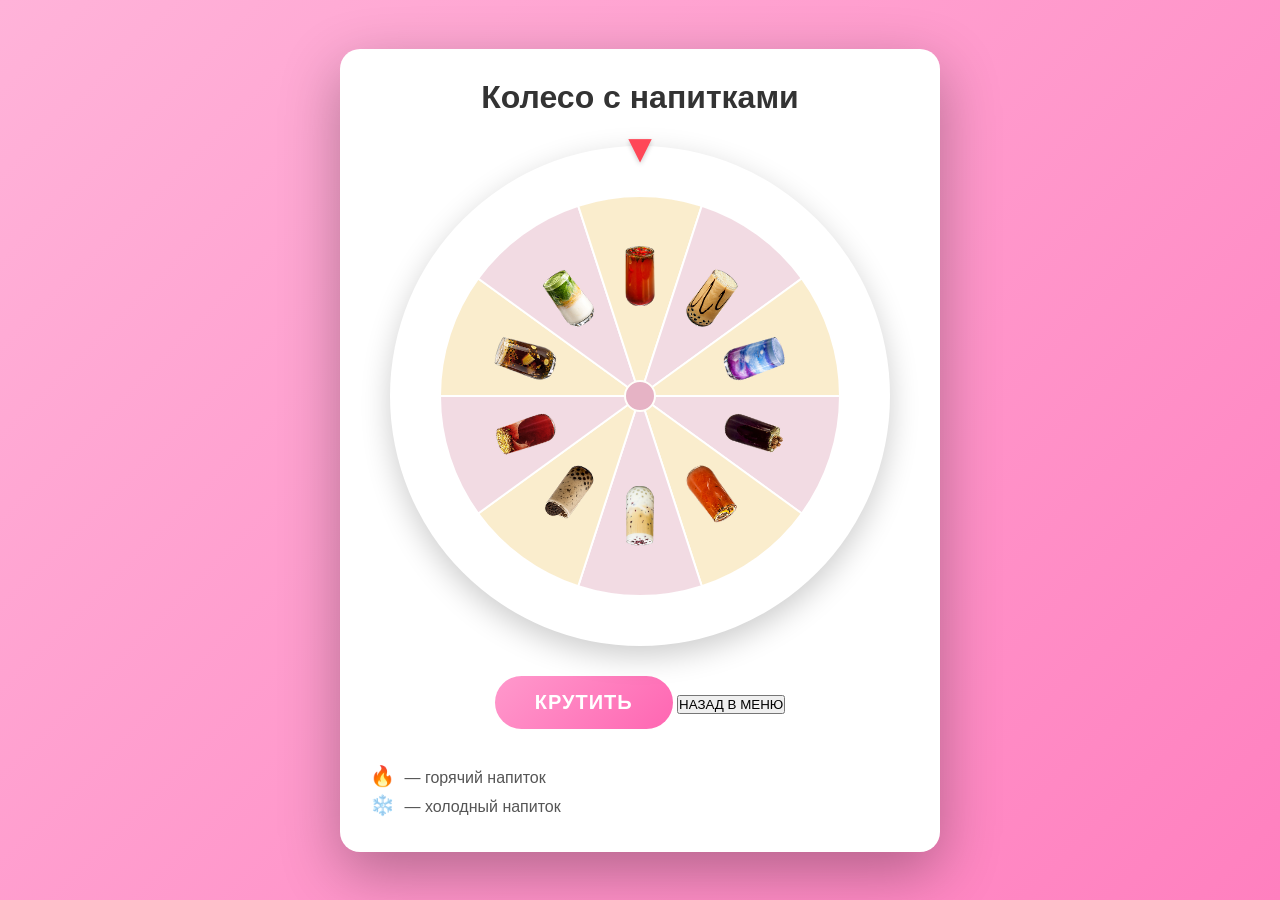
==== wheel_napitki/index.html @ b5b70c2a "Update index.html" ====
<!DOCTYPE html>
<html lang="ru">
<head>
    <meta charset="UTF-8">
    <meta name="viewport" content="width=device-width, initial-scale=1.0">
    <title>Колесо с напитками</title>
    <link rel="stylesheet" href="style.css">
</head>
<body>
    <div class="container">
        <h1>Колесо с напитками</h1>
        
        <div class="wheel-container">
            <canvas id="wheel" width="500" height="500"></canvas>
            <div class="pointer">▼</div>
        </div>
        
        <button id="spinBtn" class="spin-btn">КРУТИТЬ</button>
<button id="backBtn" class="back-btn">НАЗАД В МЕНЮ</button>
<div id="result" class="result"></div>
        
        <div class="footer-info">
            <div class="legend">
                <div class="legend-item"><span class="fire">🔥</span> — горячий напиток</div>
                <div class="legend-item"><span class="ice">❄️</span> — холодный напиток</div>
            </div>
            <div id="result" class="result"></div>
        </div>
    </div>

    <!-- Telegram WebApp -->
    <script src="https://telegram.org/js/telegram-web-app.js"></script>
    <script src="script.js"></script>
</body>
</html>
---- wheel_napitki/style.css ----
* {
    margin: 0;
    padding: 0;
    box-sizing: border-box;
}

body {
    font-family: 'Arial', sans-serif;
    background: linear-gradient(135deg, #ffb3d9 0%, #ff80bf 100%);
    min-height: 100vh;
    display: flex;
    justify-content: center;
    align-items: center;
}

.container {
    background: white;
    padding: 30px;
    border-radius: 20px;
    box-shadow: 0 20px 60px rgba(0,0,0,0.3);
    text-align: center;
    max-width: 600px;
    width: 90%;
}

h1 {
    color: #333;
    margin-bottom: 30px;
    font-size: 2em;
}

.wheel-container {
    position: relative;
    width: 500px;
    height: 500px;
    margin: 0 auto 30px;
}

#wheel {
    width: 100%;
    height: 100%;
    border-radius: 50%;
    box-shadow: 0 10px 30px rgba(0,0,0,0.2);
}

.pointer {
    position: absolute;
    top: -20px;
    left: 50%;
    transform: translateX(-50%);
    font-size: 40px;
    color: #ff4757;
    text-shadow: 0 2px 5px rgba(0,0,0,0.2);
    z-index: 10;
}

.spin-btn {
    background: linear-gradient(135deg, #ff99cc 0%, #ff66b2 100%);
    color: white;
    border: none;
    padding: 15px 40px;
    font-size: 20px;
    border-radius: 50px;
    cursor: pointer;
    transition: all 0.3s ease;
    margin-bottom: 20px;
    font-weight: bold;
    letter-spacing: 1px;
}

.spin-btn:hover {
    transform: scale(1.05);
    box-shadow: 0 5px 20px rgba(255, 102, 178, 0.5);
}

.spin-btn:disabled {
    opacity: 0.5;
    cursor: not-allowed;
}

.footer-info {
    display: flex;
    justify-content: space-between;
    align-items: center;
    width: 100%;
    margin-top: 10px;
}

.legend {
    text-align: left;
    font-size: 16px;
    color: #555;
}

.legend-item {
    margin: 5px 0;
}

.fire {
    font-size: 20px;
    margin-right: 5px;
}

.ice {
    font-size: 20px;
    margin-right: 5px;
}

.result {
    font-size: 20px;
    color: #333;
    font-weight: bold;
    text-align: right;
    max-width: 250px;
}

@media (max-width: 600px) {
    .container {
        padding: 15px;
    }
    
    .wheel-container {
        width: 300px;
        height: 300px;
    }
    
    h1 {
        font-size: 1.5em;
    }
    
    .spin-btn {
        padding: 12px 30px;
        font-size: 18px;
    }
    
    .footer-info {
        flex-direction: column;
        gap: 10px;
    }
    
    .legend {
        text-align: center;
    }
    
    .result {
        text-align: center;
    }
}
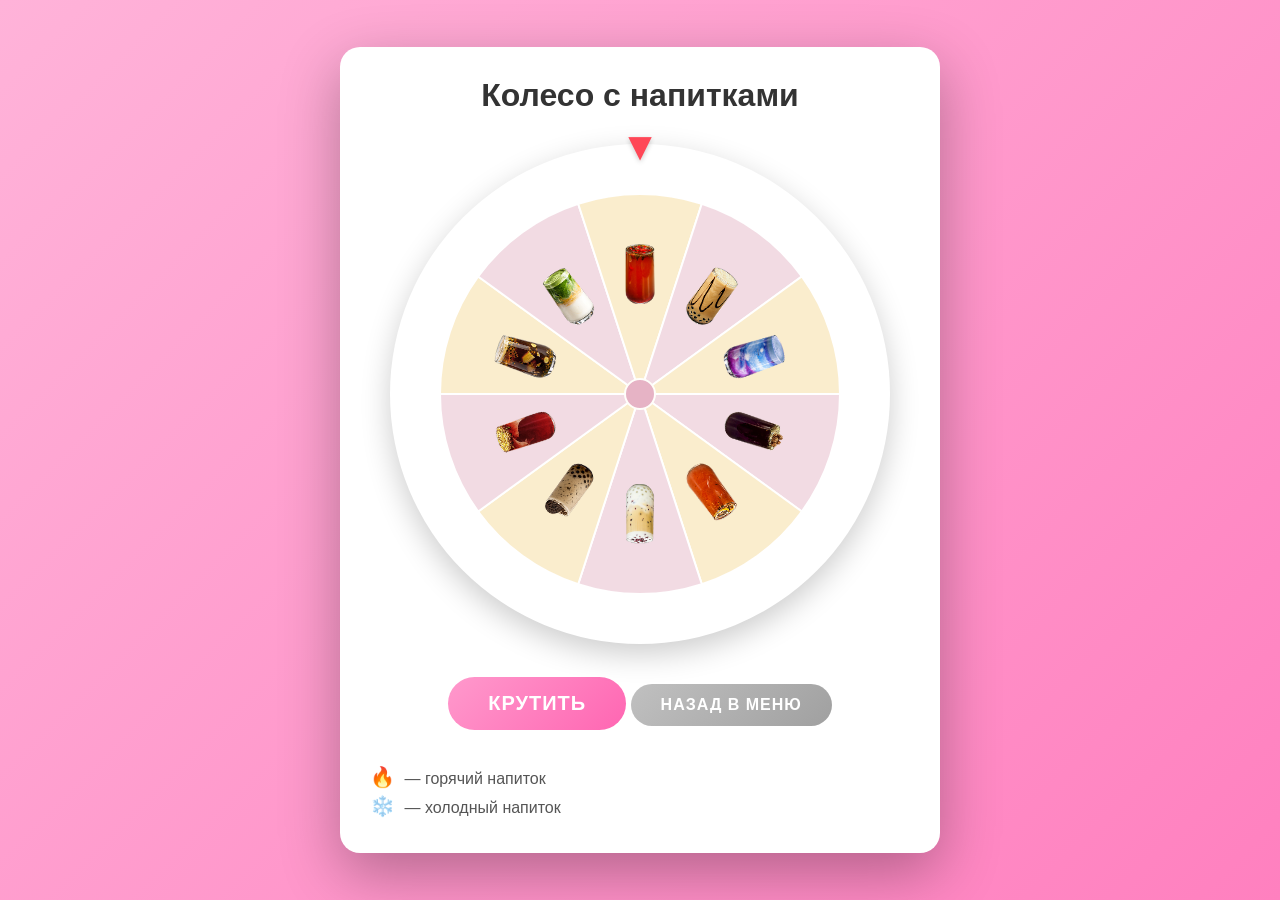
==== commit 4a5aba0d: "Update index.html" ====
--- a/wheel_napitki/index.html
+++ b/wheel_napitki/index.html
@@ -15,7 +15,7 @@
             <div class="pointer">▼</div>
         </div>
         
-        <button id="spinBtn" class="spin-btn">КРУТИТЬ</button>
+        <button id="spinBtn" class="spin-btn"> КРУТИТЬ</button>
 <button id="backBtn" class="back-btn">НАЗАД В МЕНЮ</button>
 <div id="result" class="result"></div>
         
--- a/wheel_napitki/style.css
+++ b/wheel_napitki/style.css
@@ -145,4 +145,29 @@
     .result {
         text-align: center;
     }
-}+}
+
+/* Кнопка "Назад" */
+.back-btn {
+    background: linear-gradient(135deg, #c0c0c0 0%, #a0a0a0 100%);
+    color: white;
+    border: none;
+    padding: 12px 30px;
+    font-size: 16px;
+    border-radius: 50px;
+    cursor: pointer;
+    transition: all 0.3s ease;
+    margin-top: 10px;
+    margin-bottom: 20px;
+    font-weight: bold;
+    letter-spacing: 1px;
+}
+
+.back-btn:hover {
+    transform: scale(1.02);
+    box-shadow: 0 5px 15px rgba(0,0,0,0.2);
+}
+
+.back-btn:active {
+    transform: scale(0.98);
+}
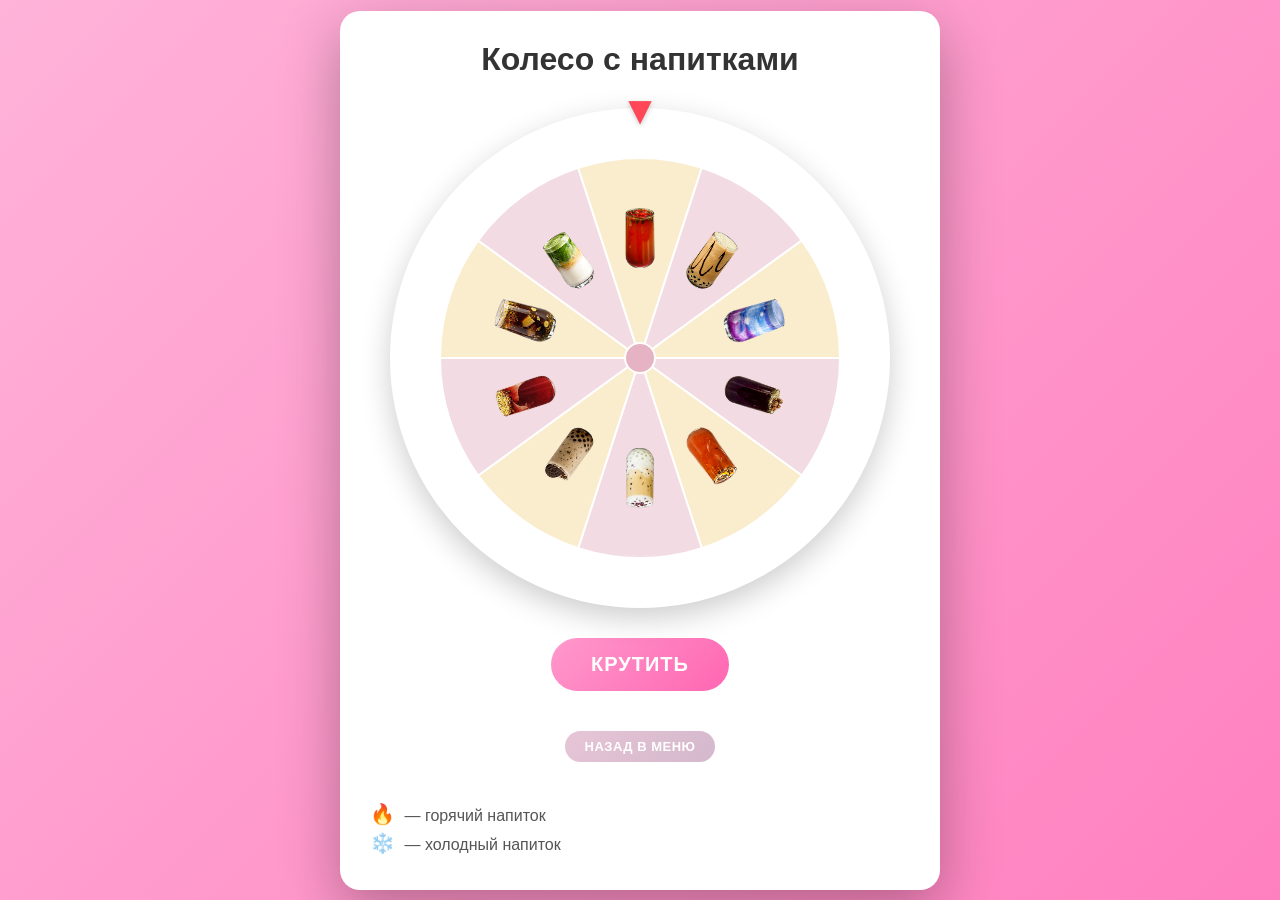
==== commit 9a12a492: "Update index.html" ====
--- a/wheel_napitki/index.html
+++ b/wheel_napitki/index.html
@@ -15,9 +15,10 @@
             <div class="pointer">▼</div>
         </div>
         
-        <button id="spinBtn" class="spin-btn"> КРУТИТЬ</button>
-<button id="backBtn" class="back-btn">НАЗАД В МЕНЮ</button>
-<div id="result" class="result"></div>
+        <div class="buttons-container">
+    <button id="spinBtn" class="spin-btn">КРУТИТЬ</button>
+    <button id="backBtn" class="back-btn">НАЗАД В МЕНЮ</button>
+</div>
         
         <div class="footer-info">
             <div class="legend">
--- a/wheel_napitki/style.css
+++ b/wheel_napitki/style.css
@@ -149,25 +149,35 @@
 
 /* Кнопка "Назад" */
 .back-btn {
-    background: linear-gradient(135deg, #c0c0c0 0%, #a0a0a0 100%);
+    background: linear-gradient(135deg, #e6c5d6 0%, #d4b8cc 100%);
     color: white;
     border: none;
-    padding: 12px 30px;
-    font-size: 16px;
-    border-radius: 50px;
+    padding: 8px 20px;
+    font-size: 13px;
+    border-radius: 40px;
     cursor: pointer;
     transition: all 0.3s ease;
-    margin-top: 10px;
-    margin-bottom: 20px;
+    margin-top: 15px;
+    margin-bottom: 15px;
     font-weight: bold;
-    letter-spacing: 1px;
+    letter-spacing: 0.5px;
+    width: auto;
+    display: inline-block;
 }
 
 .back-btn:hover {
     transform: scale(1.02);
-    box-shadow: 0 5px 15px rgba(0,0,0,0.2);
+    box-shadow: 0 3px 10px rgba(0,0,0,0.1);
 }
 
 .back-btn:active {
     transform: scale(0.98);
 }
+
+.buttons-container {
+    display: flex;
+    flex-direction: column;
+    align-items: center;
+    gap: 5px;
+    margin: 20px 0;
+}
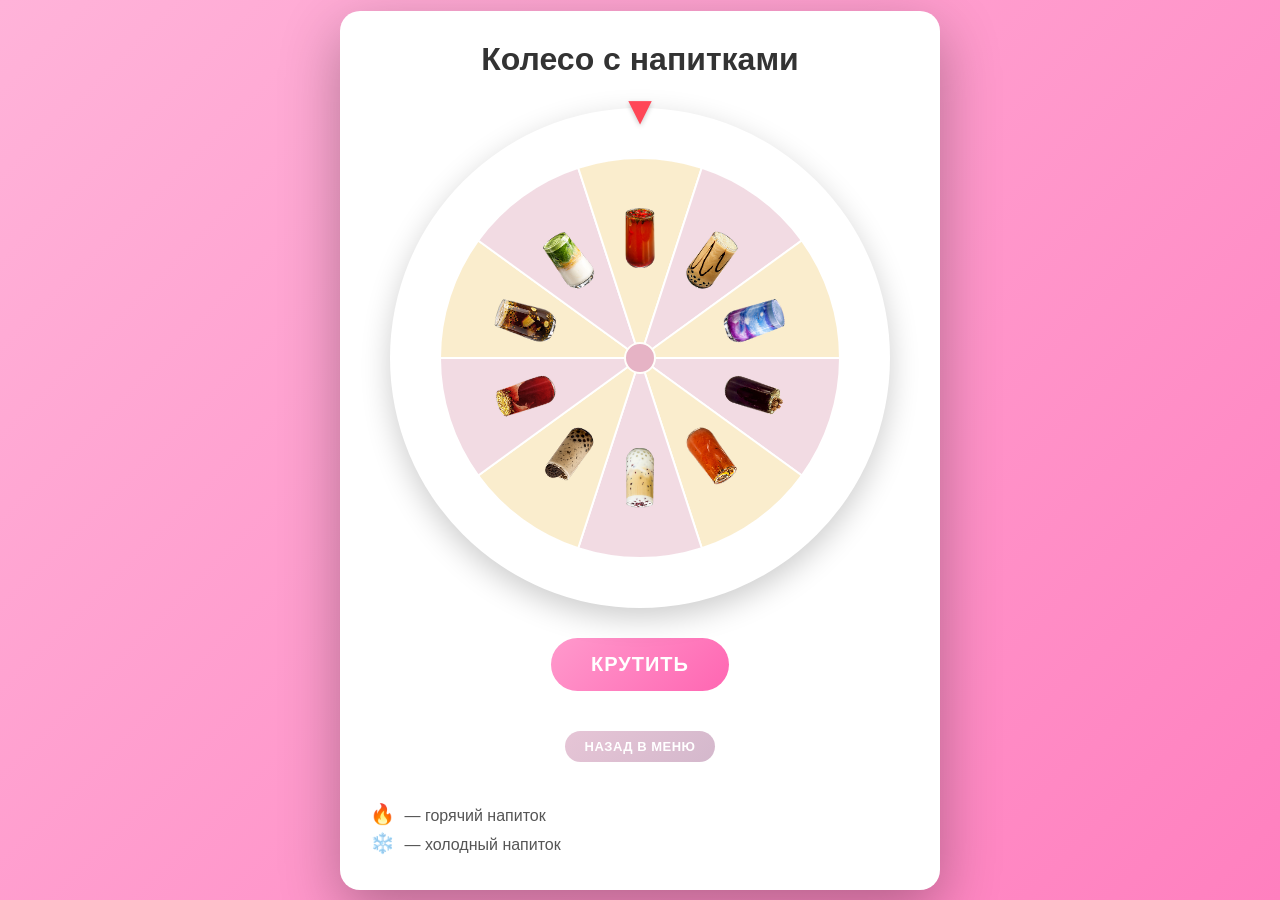
==== commit e35c2d56: "Update index.html" ====
--- a/wheel_napitki/index.html
+++ b/wheel_napitki/index.html
@@ -19,6 +19,7 @@
     <button id="spinBtn" class="spin-btn">КРУТИТЬ</button>
     <button id="backBtn" class="back-btn">НАЗАД В МЕНЮ</button>
 </div>
+
         
         <div class="footer-info">
             <div class="legend">
--- a/wheel_napitki/style.css
+++ b/wheel_napitki/style.css
@@ -55,7 +55,7 @@
 }
 
 .spin-btn {
-    background: linear-gradient(135deg, #ff99cc 0%, #ff66b2 100%);
+    background: linear-gradient(135deg, #ff99cc 1%, #ff66b2 100%);
     color: white;
     border: none;
     padding: 15px 40px;
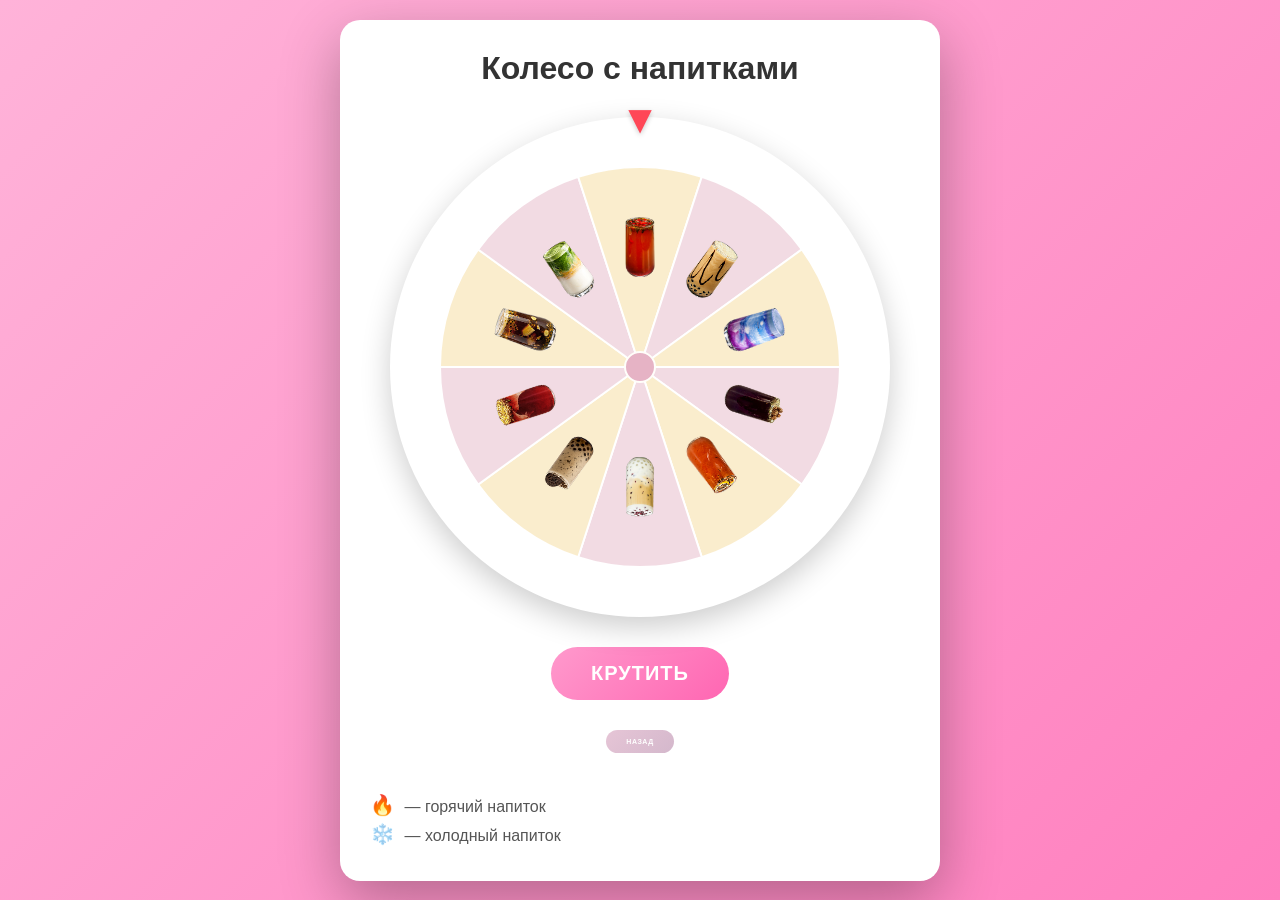
==== commit efb12572: "Update index.html" ====
--- a/wheel_napitki/index.html
+++ b/wheel_napitki/index.html
@@ -17,7 +17,7 @@
         
         <div class="buttons-container">
     <button id="spinBtn" class="spin-btn">КРУТИТЬ</button>
-    <button id="backBtn" class="back-btn">НАЗАД В МЕНЮ</button>
+    <button id="backBtn" class="back-btn">НАЗАД</button>
 </div>
 
         
--- a/wheel_napitki/style.css
+++ b/wheel_napitki/style.css
@@ -153,11 +153,11 @@
     color: white;
     border: none;
     padding: 8px 20px;
-    font-size: 13px;
+    font-size: 7px;
     border-radius: 40px;
     cursor: pointer;
     transition: all 0.3s ease;
-    margin-top: 15px;
+    margin-top: 5px;
     margin-bottom: 15px;
     font-weight: bold;
     letter-spacing: 0.5px;
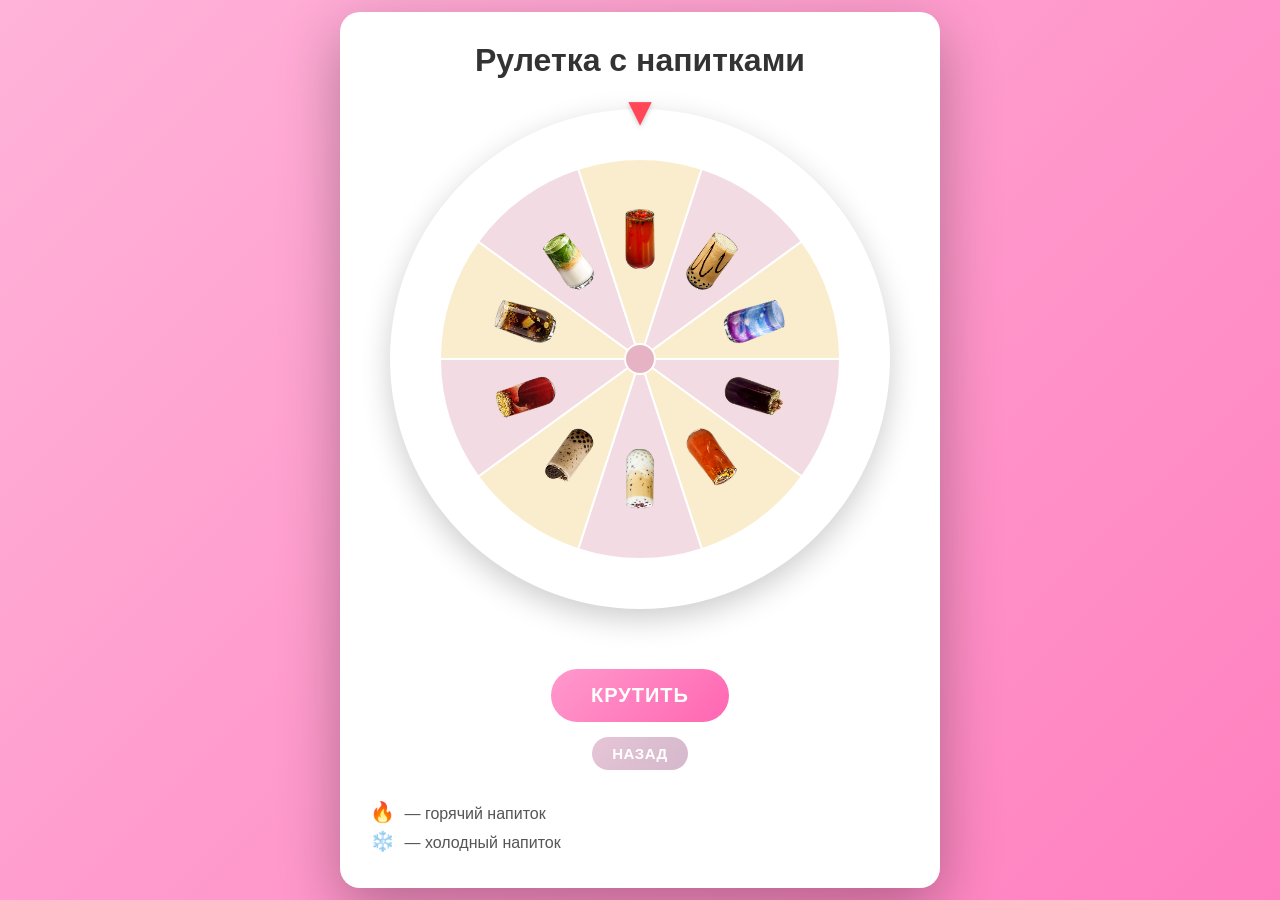
==== commit b2611e2d: "Update index.html" ====
--- a/wheel_napitki/index.html
+++ b/wheel_napitki/index.html
@@ -3,12 +3,12 @@
 <head>
     <meta charset="UTF-8">
     <meta name="viewport" content="width=device-width, initial-scale=1.0">
-    <title>Колесо с напитками</title>
+    <title>Рулетка с напитками</title>
     <link rel="stylesheet" href="style.css">
 </head>
 <body>
     <div class="container">
-        <h1>Колесо с напитками</h1>
+        <h1>Рулетка с напитками</h1>
         
         <div class="wheel-container">
             <canvas id="wheel" width="500" height="500"></canvas>
@@ -21,6 +21,7 @@
 </div>
 
         
+    
         <div class="footer-info">
             <div class="legend">
                 <div class="legend-item"><span class="fire">🔥</span> — горячий напиток</div>
--- a/wheel_napitki/style.css
+++ b/wheel_napitki/style.css
@@ -63,7 +63,8 @@
     border-radius: 50px;
     cursor: pointer;
     transition: all 0.3s ease;
-    margin-bottom: 20px;
+    margin-top: 30px;
+    margin-bottom: 10px;
     font-weight: bold;
     letter-spacing: 1px;
 }
@@ -147,18 +148,19 @@
     }
 }
 
+
 /* Кнопка "Назад" */
 .back-btn {
     background: linear-gradient(135deg, #e6c5d6 0%, #d4b8cc 100%);
     color: white;
     border: none;
     padding: 8px 20px;
-    font-size: 7px;
+    font-size: 15px;
     border-radius: 40px;
     cursor: pointer;
     transition: all 0.3s ease;
-    margin-top: 5px;
-    margin-bottom: 15px;
+    margin-top: 0px;
+    margin-bottom: 5px;
     font-weight: bold;
     letter-spacing: 0.5px;
     width: auto;
